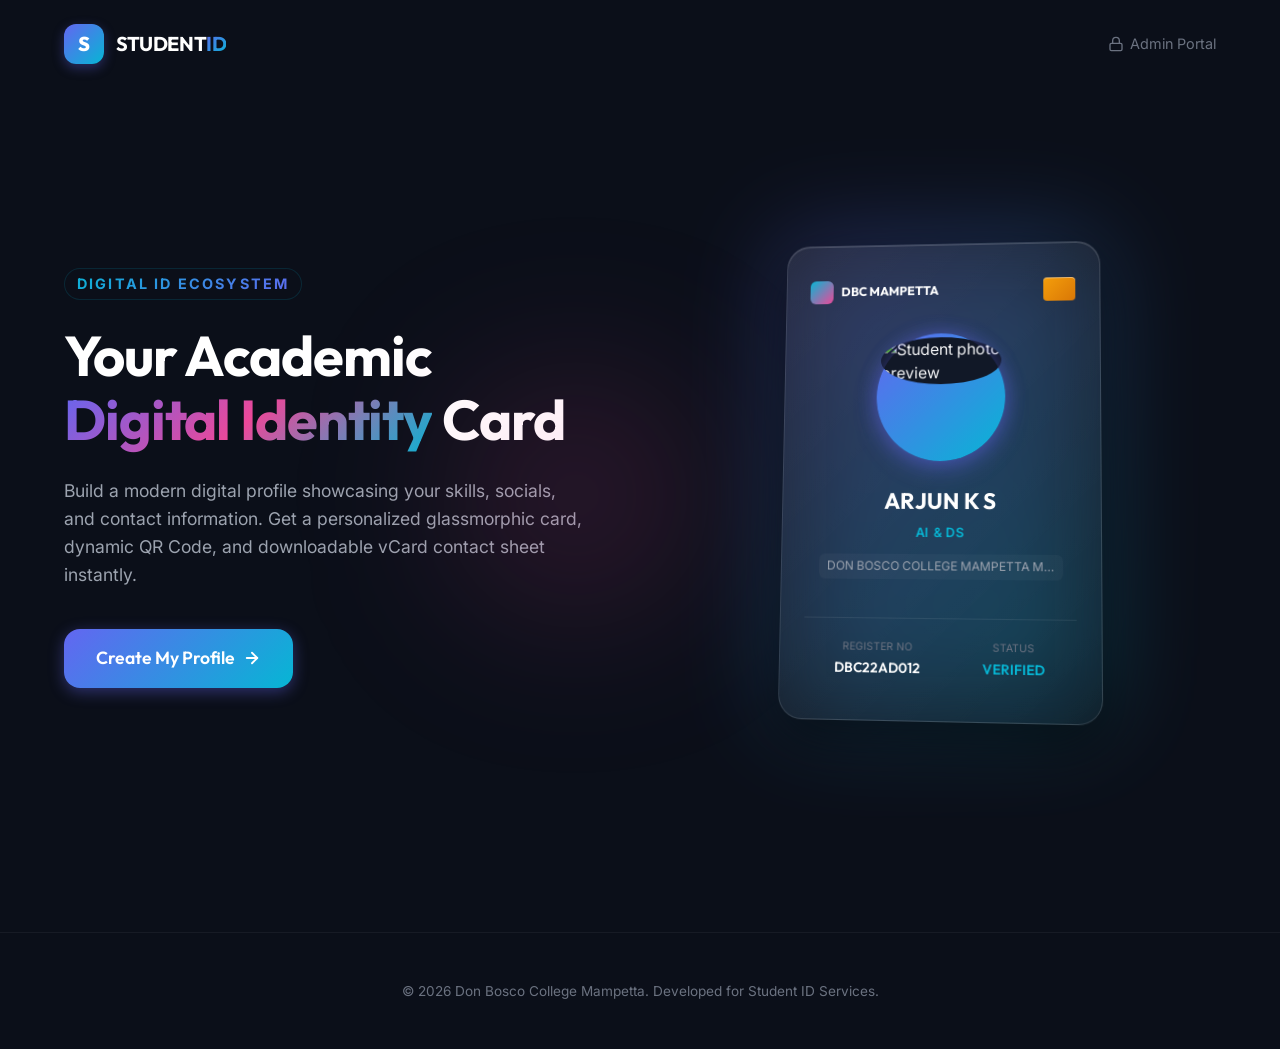
==== index.html @ 04f2336a "first commit" ====
<!DOCTYPE html>
<html lang="en">
<head>
  <meta charset="UTF-8">
  <meta name="viewport" content="width=device-width, initial-scale=1.0">
  <title>Student Digital Profile - Home</title>
  <meta name="description" content="Generate a premium, glassmorphic student digital profile card with QR Codes and quick contact sharing capabilities.">
  <link rel="stylesheet" href="./assets/css/style.css">
  <link rel="stylesheet" href="./assets/css/home.css">
</head>
<body>

  <!-- Mesh background gradients -->
  <div class="bg-gradients"></div>
  <div class="bg-gradients-extra"></div>

  <div class="container">
    <!-- Navbar -->
    <header class="animate-fade-in">
      <a href="./index.html" class="logo">
        <div class="logo-icon">S</div>
        <div class="logo-text">STUDENT<span>ID</span></div>
      </a>
      <a href="./admin.html" class="admin-link">
        <svg xmlns="http://www.w3.org/2000/svg" width="16" height="16" viewBox="0 0 24 24" fill="none" stroke="currentColor" stroke-width="2" stroke-linecap="round" stroke-linejoin="round"><rect x="3" y="11" width="18" height="11" rx="2" ry="2"></rect><path d="M7 11V7a5 5 0 0 1 10 0v4"></path></svg>
        Admin Portal
      </a>
    </header>

    <!-- Hero Section -->
    <main class="hero">
      <div class="hero-content">
        <div class="hero-tagline">Digital ID Ecosystem</div>
        <h1 class="hero-title">Your Academic <span>Digital Identity</span> Card</h1>
        <p class="hero-desc">
          Build a modern digital profile showcasing your skills, socials, and contact information. Get a personalized glassmorphic card, dynamic QR Code, and downloadable vCard contact sheet instantly.
        </p>
        
        <div class="hero-cta">
          <a href="./form.html" class="btn btn-primary">
            Create My Profile
            <svg xmlns="http://www.w3.org/2000/svg" width="18" height="18" viewBox="0 0 24 24" fill="none" stroke="currentColor" stroke-width="2.5" stroke-linecap="round" stroke-linejoin="round"><line x1="5" y1="12" x2="19" y2="12"></line><polyline points="12 5 19 12 12 19"></polyline></svg>
          </a>
        </div>
      </div>

      <div class="hero-visual">
        <div class="card-glow"></div>
        <!-- Sample Digital ID Card mockup to captivate user -->
        <div class="id-card-mockup" aria-hidden="true">
          <div class="card-header">
            <div class="card-logo">
              <div class="card-logo-mark"></div>
              <div class="card-logo-name">DBC MAMPETTA</div>
            </div>
            <div class="chip-smart"></div>
          </div>
          
          <div class="card-photo-wrapper">
            <!-- Simulated image using standard initial placeholder -->
            <img class="card-photo" src="https://images.unsplash.com/photo-1539571696357-5a69c17a67c6?q=80&w=256&auto=format&fit=crop" alt="Student photo preview">
            <div class="card-photo-glow"></div>
          </div>

          <div class="card-info">
            <div class="card-name">ARJUN K S</div>
            <div class="card-dept">AI & DS</div>
            <div class="card-college">DON BOSCO COLLEGE MAMPETTA MUKKAM</div>
          </div>

          <div class="card-footer">
            <div class="meta-item">
              <span class="meta-label">Register No</span>
              <span class="meta-val">DBC22AD012</span>
            </div>
            <div class="meta-item">
              <span class="meta-label">Status</span>
              <span class="meta-val" style="color: var(--accent-secondary)">VERIFIED</span>
            </div>
          </div>
        </div>
      </div>
    </main>
  </div>

  <footer>
    <p>&copy; 2026 Don Bosco College Mampetta. Developed for Student ID Services.</p>
  </footer>

</body>
</html>
---- assets/css/style.css ----
@import url('https://fonts.googleapis.com/css2?family=Inter:wght@300;400;500;600;700&family=Outfit:wght@400;500;600;700;800&display=swap');

:root {
  /* Color Palette */
  --bg-primary: #0b0f19;
  --bg-secondary: #111827;
  --accent-primary: #6366f1; /* Indigo */
  --accent-primary-glow: rgba(99, 102, 241, 0.35);
  --accent-secondary: #06b6d4; /* Cyan */
  --accent-secondary-glow: rgba(6, 182, 212, 0.35);
  --accent-pink: #ec4899; /* Pink */
  --accent-pink-glow: rgba(236, 72, 153, 0.35);
  
  /* Text colors */
  --text-primary: #f3f4f6;
  --text-secondary: #9ca3af;
  --text-muted: #6b7280;
  
  /* Glassmorphism settings */
  --glass-bg: rgba(17, 24, 39, 0.6);
  --glass-border: rgba(255, 255, 255, 0.08);
  --glass-highlight: rgba(255, 255, 255, 0.03);
  --glass-blur: 16px;
  --card-shadow: 0 8px 32px 0 rgba(0, 0, 0, 0.37);
  
  /* Transitions */
  --transition-fast: 0.2s ease;
  --transition-normal: 0.3s cubic-bezier(0.4, 0, 0.2, 1);
  --transition-slow: 0.5s cubic-bezier(0.4, 0, 0.2, 1);
  
  /* Border Radius */
  --radius-sm: 8px;
  --radius-md: 16px;
  --radius-lg: 24px;
  --radius-xl: 32px;
}

/* Base resets & styles */
*, *::before, *::after {
  box-sizing: border-box;
  margin: 0;
  padding: 0;
}

html, body {
  width: 100%;
  min-height: 100vh;
  font-family: 'Inter', -apple-system, BlinkMacSystemFont, "Segoe UI", Roboto, sans-serif;
  background-color: var(--bg-primary);
  color: var(--text-primary);
  line-height: 1.5;
  overflow-x: hidden;
  -webkit-font-smoothing: antialiased;
}

/* Background Gradients */
.bg-gradients {
  position: fixed;
  top: 0;
  left: 0;
  width: 100%;
  height: 100%;
  z-index: -1;
  overflow: hidden;
  pointer-events: none;
}

.bg-gradients::before {
  content: '';
  position: absolute;
  top: -10%;
  left: -10%;
  width: 50%;
  height: 50%;
  background: radial-gradient(circle, var(--accent-primary-glow) 0%, transparent 70%);
  filter: blur(80px);
  animation: pulse-slow 12s infinite alternate;
}

.bg-gradients::after {
  content: '';
  position: absolute;
  bottom: -10%;
  right: -10%;
  width: 60%;
  height: 60%;
  background: radial-gradient(circle, var(--accent-secondary-glow) 0%, transparent 70%);
  filter: blur(100px);
  animation: pulse-slow 15s infinite alternate-reverse;
}

.bg-gradients-extra {
  position: absolute;
  top: 40%;
  left: 30%;
  width: 30%;
  height: 30%;
  background: radial-gradient(circle, var(--accent-pink-glow) 0%, transparent 60%);
  filter: blur(90px);
  pointer-events: none;
}

/* Typography headers */
h1, h2, h3, h4, h5, h6 {
  font-family: 'Outfit', sans-serif;
  font-weight: 700;
  letter-spacing: -0.02em;
}

/* Custom Scrollbar */
::-webkit-scrollbar {
  width: 8px;
  height: 8px;
}

::-webkit-scrollbar-track {
  background: rgba(11, 15, 25, 0.5);
}

::-webkit-scrollbar-thumb {
  background: rgba(255, 255, 255, 0.15);
  border-radius: var(--radius-sm);
  border: 2px solid var(--bg-primary);
}

::-webkit-scrollbar-thumb:hover {
  background: var(--accent-primary);
}

/* Glassmorphism Styles */
.glass-card {
  background: var(--glass-bg);
  backdrop-filter: blur(var(--glass-blur));
  -webkit-backdrop-filter: blur(var(--glass-blur));
  border: 1px solid var(--glass-border);
  border-radius: var(--radius-md);
  box-shadow: var(--card-shadow);
  padding: 1.75rem;
  transition: transform var(--transition-normal), border-color var(--transition-fast), box-shadow var(--transition-normal);
}

.glass-card:hover {
  border-color: rgba(255, 255, 255, 0.15);
}

.glass-input {
  width: 100%;
  background: rgba(255, 255, 255, 0.03);
  border: 1px solid var(--glass-border);
  border-radius: var(--radius-sm);
  color: var(--text-primary);
  padding: 0.75rem 1rem;
  font-family: inherit;
  font-size: 0.95rem;
  transition: all var(--transition-fast);
}

.glass-input:focus {
  outline: none;
  border-color: var(--accent-primary);
  box-shadow: 0 0 0 3px rgba(99, 102, 241, 0.2);
  background: rgba(255, 255, 255, 0.06);
}

.glass-input::placeholder {
  color: var(--text-muted);
}

.glass-input[readonly] {
  background: rgba(255, 255, 255, 0.01);
  color: var(--text-secondary);
  border-color: rgba(255, 255, 255, 0.04);
  cursor: not-allowed;
}

/* Select Specifics */
select.glass-input {
  appearance: none;
  background-image: url("data:image/svg+xml,%3Csvg xmlns='http://www.w3.org/2000/svg' fill='none' viewBox='0 0 24 24' stroke='%23f3f4f6'%3E%3Cpath stroke-linecap='round' stroke-linejoin='round' stroke-width='2' d='M19 9l-7 7-7-7'/%3E%3C/svg%3E");
  background-repeat: no-repeat;
  background-position: right 1rem center;
  background-size: 1.25rem;
  padding-right: 2.5rem;
  cursor: pointer;
}

select.glass-input option {
  background-color: var(--bg-secondary);
  color: var(--text-primary);
}

/* Premium Buttons */
.btn {
  display: inline-flex;
  align-items: center;
  justify-content: center;
  gap: 0.5rem;
  padding: 0.75rem 1.5rem;
  font-family: 'Outfit', sans-serif;
  font-weight: 600;
  font-size: 0.95rem;
  border-radius: var(--radius-sm);
  border: none;
  cursor: pointer;
  transition: all var(--transition-normal);
  text-decoration: none;
  position: relative;
  overflow: hidden;
}

.btn-primary {
  background: linear-gradient(135deg, var(--accent-primary) 0%, var(--accent-secondary) 100%);
  color: #ffffff;
  box-shadow: 0 4px 15px rgba(99, 102, 241, 0.4);
}

.btn-primary:hover {
  transform: translateY(-2px);
  box-shadow: 0 6px 20px rgba(99, 102, 241, 0.6);
  opacity: 0.95;
}

.btn-primary:active {
  transform: translateY(0);
}

.btn-secondary {
  background: rgba(255, 255, 255, 0.08);
  border: 1px solid var(--glass-border);
  color: var(--text-primary);
}

.btn-secondary:hover {
  background: rgba(255, 255, 255, 0.15);
  border-color: rgba(255, 255, 255, 0.25);
  transform: translateY(-2px);
}

.btn-secondary:active {
  transform: translateY(0);
}

.btn-danger {
  background: linear-gradient(135deg, var(--accent-pink) 0%, #ef4444 100%);
  color: white;
  box-shadow: 0 4px 15px rgba(236, 72, 153, 0.4);
}

.btn-danger:hover {
  transform: translateY(-2px);
  box-shadow: 0 6px 20px rgba(236, 72, 153, 0.6);
}

.btn-danger:active {
  transform: translateY(0);
}

/* Animations */
@keyframes pulse-slow {
  0% { transform: scale(1) translate(0, 0); opacity: 0.6; }
  100% { transform: scale(1.2) translate(8%, 8%); opacity: 0.8; }
}

@keyframes fadeIn {
  from { opacity: 0; transform: translateY(12px); }
  to { opacity: 1; transform: translateY(0); }
}

@keyframes slideInRight {
  from { transform: translateX(100%); opacity: 0; }
  to { transform: translateX(0); opacity: 1; }
}

.animate-fade-in {
  animation: fadeIn var(--transition-normal) forwards;
}

/* Toast Container & Notification styles */
#toast-container {
  position: fixed;
  bottom: 1.5rem;
  right: 1.5rem;
  z-index: 9999;
  display: flex;
  flex-direction: column;
  gap: 0.75rem;
  max-width: 380px;
  width: calc(100% - 3rem);
  pointer-events: none;
}

.toast {
  background: rgba(17, 24, 39, 0.85);
  backdrop-filter: blur(12px);
  -webkit-backdrop-filter: blur(12px);
  border: 1px solid rgba(255, 255, 255, 0.1);
  border-radius: var(--radius-sm);
  color: var(--text-primary);
  padding: 1rem 1.25rem;
  box-shadow: 0 10px 25px -5px rgba(0, 0, 0, 0.5);
  display: flex;
  align-items: center;
  gap: 0.75rem;
  pointer-events: auto;
  animation: slideInRight 0.3s cubic-bezier(0.16, 1, 0.3, 1);
  transition: all var(--transition-fast);
}

.toast.toast-success {
  border-left: 4px solid var(--accent-secondary);
}

.toast.toast-error {
  border-left: 4px solid var(--accent-pink);
}

.toast.toast-info {
  border-left: 4px solid var(--accent-primary);
}

.toast.removing {
  opacity: 0;
  transform: translateX(50px) scale(0.9);
}

.toast-message {
  font-size: 0.9rem;
  font-weight: 500;
  flex-grow: 1;
}

.toast-close {
  background: none;
  border: none;
  color: var(--text-muted);
  cursor: pointer;
  font-size: 1.1rem;
  display: flex;
  align-items: center;
  transition: color var(--transition-fast);
}

.toast-close:hover {
  color: var(--text-primary);
}

/* Loading Overlay & Spinner */
.loading-overlay {
  position: fixed;
  top: 0;
  left: 0;
  width: 100%;
  height: 100%;
  background: rgba(11, 15, 25, 0.85);
  backdrop-filter: blur(8px);
  z-index: 10000;
  display: flex;
  flex-direction: column;
  align-items: center;
  justify-content: center;
  gap: 1.5rem;
  opacity: 0;
  pointer-events: none;
  transition: opacity var(--transition-normal);
}

.loading-overlay.active {
  opacity: 1;
  pointer-events: auto;
}

.spinner {
  width: 60px;
  height: 60px;
  border: 4px solid rgba(255, 255, 255, 0.05);
  border-top-color: var(--accent-primary);
  border-right-color: var(--accent-secondary);
  border-radius: 50%;
  animation: spin 1s infinite linear;
}

.loading-text {
  font-family: 'Outfit', sans-serif;
  font-weight: 600;
  font-size: 1.25rem;
  background: linear-gradient(135deg, #ffffff 0%, var(--text-secondary) 100%);
  -webkit-background-clip: text;
  -webkit-text-fill-color: transparent;
  text-align: center;
}

@keyframes spin {
  to { transform: rotate(360deg); }
}

/* General Layout Utilities */
.container {
  width: 100%;
  max-width: 1200px;
  margin: 0 auto;
  padding: 0 1.5rem;
}

header {
  padding: 1.5rem 0;
  display: flex;
  justify-content: space-between;
  align-items: center;
  position: relative;
  z-index: 10;
}

.logo {
  display: flex;
  align-items: center;
  gap: 0.75rem;
  text-decoration: none;
}

.logo-icon {
  width: 40px;
  height: 40px;
  background: linear-gradient(135deg, var(--accent-primary) 0%, var(--accent-secondary) 100%);
  border-radius: 12px;
  display: flex;
  align-items: center;
  justify-content: center;
  box-shadow: 0 4px 12px var(--accent-primary-glow);
  font-family: 'Outfit', sans-serif;
  font-weight: 800;
  color: white;
  font-size: 1.25rem;
}

.logo-text {
  font-family: 'Outfit', sans-serif;
  font-size: 1.25rem;
  font-weight: 700;
  color: white;
  letter-spacing: -0.02em;
}

.logo-text span {
  background: linear-gradient(135deg, var(--accent-primary) 0%, var(--accent-secondary) 100%);
  -webkit-background-clip: text;
  -webkit-text-fill-color: transparent;
}

/* Footer styling */
footer {
  text-align: center;
  padding: 3rem 1.5rem;
  color: var(--text-muted);
  font-size: 0.85rem;
  border-top: 1px solid rgba(255, 255, 255, 0.05);
  margin-top: 4rem;
}

/* Utility screen-reader only class */
.sr-only {
  position: absolute;
  width: 1px;
  height: 1px;
  padding: 0;
  margin: -1px;
  overflow: hidden;
  clip: rect(0, 0, 0, 0);
  white-space: nowrap;
  border: 0;
}

@media (max-width: 768px) {
  :root {
    --glass-blur: 12px;
    --radius-md: 12px;
    --radius-lg: 18px;
  }
  
  .glass-card {
    padding: 1.25rem;
  }
  
  #toast-container {
    bottom: 1rem;
    right: 1rem;
    left: 1rem;
    width: calc(100% - 2rem);
  }
}
---- assets/css/home.css ----
/* Home Page Styles */

.hero {
  min-height: calc(100vh - 120px);
  display: grid;
  grid-template-columns: 1fr 1fr;
  align-items: center;
  gap: 3rem;
  padding: 2rem 0;
}

.hero-content {
  display: flex;
  flex-direction: column;
  align-items: flex-start;
  gap: 1.5rem;
  animation: fadeIn 0.8s ease-out;
}

.hero-tagline {
  font-size: 0.9rem;
  font-weight: 700;
  text-transform: uppercase;
  letter-spacing: 0.15em;
  background: linear-gradient(135deg, var(--accent-secondary) 0%, var(--accent-primary) 100%);
  -webkit-background-clip: text;
  -webkit-text-fill-color: transparent;
  display: inline-block;
  padding: 0.25rem 0.75rem;
  background-color: rgba(6, 182, 212, 0.08);
  border: 1px solid rgba(6, 182, 212, 0.15);
  border-radius: 50px;
}

.hero-title {
  font-size: 3.5rem;
  line-height: 1.15;
  color: #ffffff;
}

.hero-title span {
  background: linear-gradient(135deg, var(--accent-primary) 0%, var(--accent-pink) 50%, var(--accent-secondary) 100%);
  -webkit-background-clip: text;
  -webkit-text-fill-color: transparent;
  display: inline-block;
}

.hero-desc {
  font-size: 1.1rem;
  color: var(--text-secondary);
  max-width: 520px;
  line-height: 1.6;
}

.hero-cta {
  display: flex;
  align-items: center;
  gap: 1rem;
  margin-top: 1rem;
}

.hero-cta .btn {
  padding: 1rem 2rem;
  font-size: 1.1rem;
  border-radius: var(--radius-md);
}

.admin-link {
  font-size: 0.9rem;
  color: var(--text-muted);
  text-decoration: none;
  transition: color var(--transition-fast);
  display: flex;
  align-items: center;
  gap: 0.4rem;
  margin-left: 0.5rem;
}

.admin-link:hover {
  color: var(--text-primary);
}

/* Right side preview card */
.hero-visual {
  display: flex;
  justify-content: center;
  align-items: center;
  position: relative;
  animation: fadeIn 1s ease-out;
}

/* Glowing background behind the card */
.card-glow {
  position: absolute;
  width: 320px;
  height: 480px;
  background: linear-gradient(135deg, var(--accent-primary) 0%, var(--accent-secondary) 100%);
  filter: blur(50px);
  opacity: 0.3;
  z-index: 1;
  border-radius: var(--radius-lg);
  pointer-events: none;
  animation: card-glow-pulse 6s infinite alternate;
}

/* Realistic Interactive ID Card Mockup */
.id-card-mockup {
  position: relative;
  width: 320px;
  height: 480px;
  z-index: 2;
  border-radius: var(--radius-lg);
  overflow: hidden;
  display: flex;
  flex-direction: column;
  align-items: center;
  padding: 2.25rem 1.5rem;
  background: linear-gradient(135deg, rgba(255, 255, 255, 0.08) 0%, rgba(255, 255, 255, 0.02) 100%);
  border: 1px solid rgba(255, 255, 255, 0.12);
  backdrop-filter: blur(20px);
  -webkit-backdrop-filter: blur(20px);
  box-shadow: 0 20px 50px rgba(0,0,0,0.5), inset 0 1px 0 rgba(255,255,255,0.15);
  transform-style: preserve-3d;
  transform: perspective(1000px) rotateY(-5deg) rotateX(5deg);
  transition: transform 0.6s cubic-bezier(0.16, 1, 0.3, 1);
}

.id-card-mockup:hover {
  transform: perspective(1000px) rotateY(5deg) rotateX(-5deg) scale(1.02);
  border-color: rgba(255,255,255,0.25);
  box-shadow: 0 30px 60px rgba(0,0,0,0.6), 
              0 0 40px rgba(99, 102, 241, 0.2),
              inset 0 1px 0 rgba(255,255,255,0.3);
}

.card-header {
  width: 100%;
  display: flex;
  justify-content: space-between;
  align-items: center;
  margin-bottom: 2rem;
}

.card-logo {
  display: flex;
  align-items: center;
  gap: 0.5rem;
}

.card-logo-mark {
  width: 24px;
  height: 24px;
  background: linear-gradient(135deg, var(--accent-secondary) 0%, var(--accent-pink) 100%);
  border-radius: 6px;
}

.card-logo-name {
  font-family: 'Outfit', sans-serif;
  font-weight: 700;
  font-size: 0.8rem;
  color: white;
}

.chip-smart {
  width: 32px;
  height: 24px;
  background: linear-gradient(135deg, #f59e0b 0%, #d97706 100%);
  border-radius: 4px;
  box-shadow: inset 0 1px 0 rgba(255, 255, 255, 0.4);
}

.card-photo-wrapper {
  width: 130px;
  height: 130px;
  border-radius: 50%;
  padding: 4px;
  background: linear-gradient(135deg, var(--accent-primary) 0%, var(--accent-secondary) 100%);
  box-shadow: 0 8px 24px rgba(99, 102, 241, 0.3);
  margin-bottom: 1.5rem;
  position: relative;
}

.card-photo {
  width: 100%;
  height: 100%;
  border-radius: 50%;
  object-fit: cover;
  background-color: var(--bg-secondary);
}

.card-photo-glow {
  position: absolute;
  top: 0;
  left: 0;
  width: 100%;
  height: 100%;
  border-radius: 50%;
  box-shadow: 0 0 20px var(--accent-primary);
  opacity: 0.4;
  animation: photo-pulse 2s infinite alternate;
  pointer-events: none;
}

.card-info {
  text-align: center;
  margin-bottom: 2rem;
  width: 100%;
}

.card-name {
  font-family: 'Outfit', sans-serif;
  font-size: 1.4rem;
  font-weight: 700;
  color: white;
  margin-bottom: 0.25rem;
}

.card-dept {
  font-size: 0.8rem;
  font-weight: 600;
  letter-spacing: 0.05em;
  color: var(--accent-secondary);
  margin-bottom: 0.75rem;
  text-transform: uppercase;
}

.card-college {
  font-size: 0.75rem;
  color: var(--text-secondary);
  line-height: 1.4;
  padding: 0.25rem 0.5rem;
  background: rgba(255, 255, 255, 0.03);
  border-radius: 6px;
  display: inline-block;
  max-width: 90%;
  white-space: nowrap;
  overflow: hidden;
  text-overflow: ellipsis;
}

.card-footer {
  width: 100%;
  border-top: 1px solid rgba(255, 255, 255, 0.08);
  padding-top: 1.25rem;
  display: flex;
  justify-content: space-around;
  text-align: center;
}

.meta-item {
  display: flex;
  flex-direction: column;
  gap: 0.15rem;
}

.meta-label {
  font-size: 0.65rem;
  color: var(--text-muted);
  text-transform: uppercase;
}

.meta-val {
  font-family: 'Outfit', sans-serif;
  font-size: 0.85rem;
  font-weight: 600;
  color: white;
}

/* Animations specific to card preview */
@keyframes photo-pulse {
  from { transform: scale(1); opacity: 0.3; }
  to { transform: scale(1.05); opacity: 0.6; }
}

@keyframes card-glow-pulse {
  from { opacity: 0.2; transform: scale(0.9); }
  to { opacity: 0.4; transform: scale(1.1); }
}

/* Responsive adjust */
@media (max-width: 968px) {
  .hero {
    grid-template-columns: 1fr;
    text-align: center;
    gap: 4rem;
    padding-top: 1rem;
  }
  
  .hero-content {
    align-items: center;
  }
  
  .hero-title {
    font-size: 2.75rem;
  }
  
  .hero-cta {
    justify-content: center;
    width: 100%;
  }
}
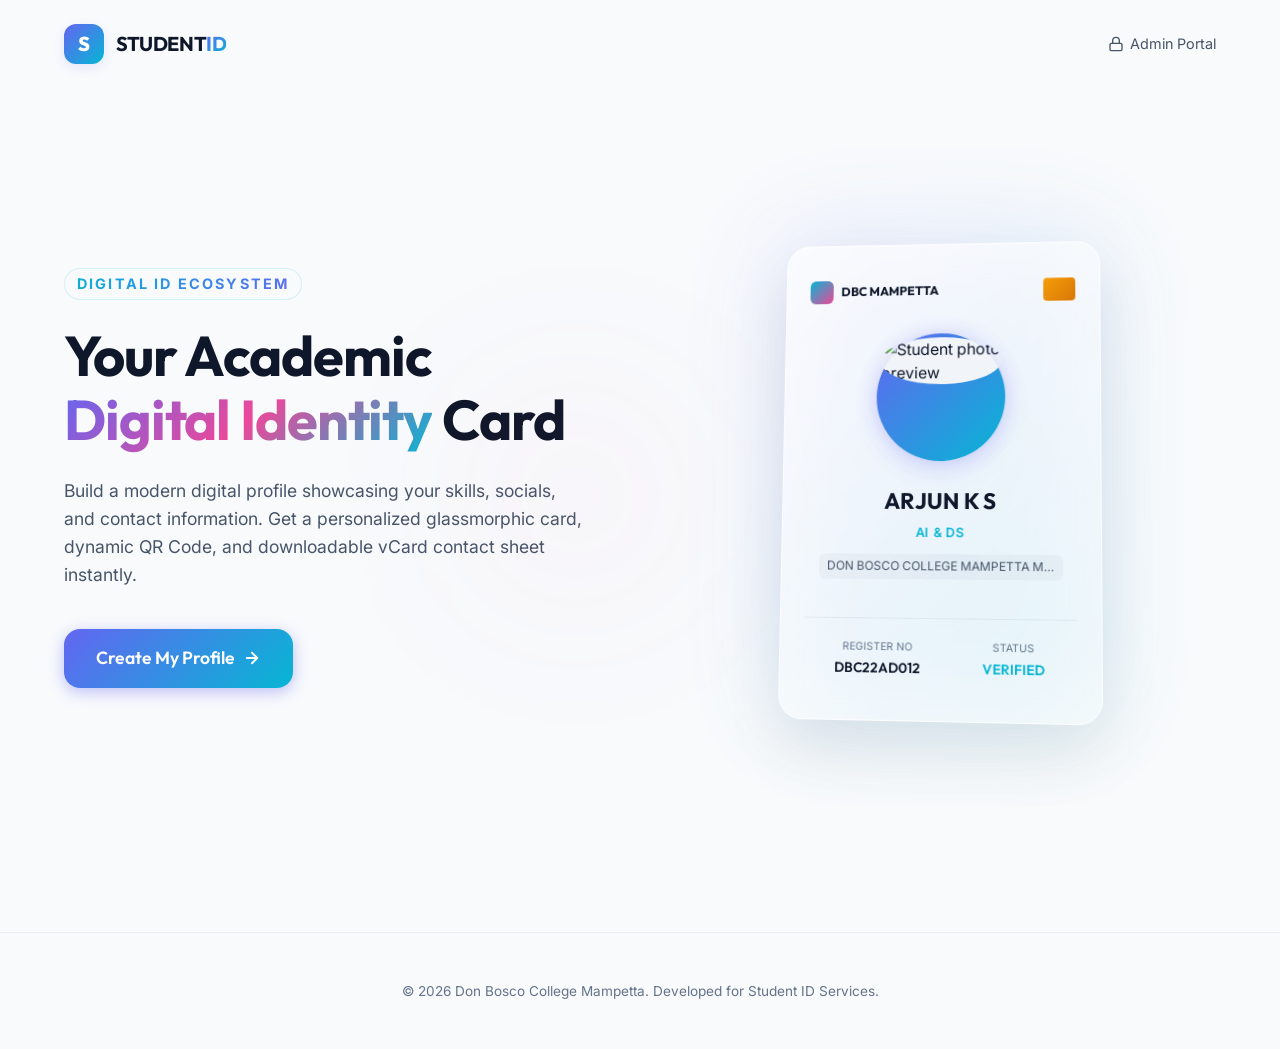
==== commit 0aebd94d: "changed to white theme" ====
--- a/index.html
+++ b/index.html
@@ -8,7 +8,7 @@
   <link rel="stylesheet" href="./assets/css/style.css">
   <link rel="stylesheet" href="./assets/css/home.css">
 </head>
-<body>
+<body class="home-page">
 
   <!-- Mesh background gradients -->
   <div class="bg-gradients"></div>
--- a/assets/css/style.css
+++ b/assets/css/style.css
@@ -2,26 +2,26 @@
 
 :root {
   /* Color Palette */
-  --bg-primary: #0b0f19;
-  --bg-secondary: #111827;
+  --bg-primary: #f8fafc; /* Slate 50 */
+  --bg-secondary: #ffffff;
   --accent-primary: #6366f1; /* Indigo */
-  --accent-primary-glow: rgba(99, 102, 241, 0.35);
+  --accent-primary-glow: rgba(99, 102, 241, 0.12);
   --accent-secondary: #06b6d4; /* Cyan */
-  --accent-secondary-glow: rgba(6, 182, 212, 0.35);
+  --accent-secondary-glow: rgba(6, 182, 212, 0.12);
   --accent-pink: #ec4899; /* Pink */
-  --accent-pink-glow: rgba(236, 72, 153, 0.35);
+  --accent-pink-glow: rgba(236, 72, 153, 0.08);
   
   /* Text colors */
-  --text-primary: #f3f4f6;
-  --text-secondary: #9ca3af;
-  --text-muted: #6b7280;
+  --text-primary: #0f172a; /* Slate 900 */
+  --text-secondary: #475569; /* Slate 600 */
+  --text-muted: #64748b; /* Slate 500 */
   
   /* Glassmorphism settings */
-  --glass-bg: rgba(17, 24, 39, 0.6);
-  --glass-border: rgba(255, 255, 255, 0.08);
-  --glass-highlight: rgba(255, 255, 255, 0.03);
+  --glass-bg: rgba(255, 255, 255, 0.45);
+  --glass-border: rgba(15, 23, 42, 0.08);
+  --glass-highlight: rgba(255, 255, 255, 0.5);
   --glass-blur: 16px;
-  --card-shadow: 0 8px 32px 0 rgba(0, 0, 0, 0.37);
+  --card-shadow: 0 8px 32px 0 rgba(15, 23, 42, 0.06);
   
   /* Transitions */
   --transition-fast: 0.2s ease;
@@ -290,14 +290,14 @@
 }
 
 .toast {
-  background: rgba(17, 24, 39, 0.85);
+  background: var(--bg-secondary);
   backdrop-filter: blur(12px);
   -webkit-backdrop-filter: blur(12px);
-  border: 1px solid rgba(255, 255, 255, 0.1);
+  border: 1px solid var(--glass-border);
   border-radius: var(--radius-sm);
   color: var(--text-primary);
   padding: 1rem 1.25rem;
-  box-shadow: 0 10px 25px -5px rgba(0, 0, 0, 0.5);
+  box-shadow: 0 10px 25px -5px rgba(15, 23, 42, 0.1);
   display: flex;
   align-items: center;
   gap: 0.75rem;
@@ -351,7 +351,7 @@
   left: 0;
   width: 100%;
   height: 100%;
-  background: rgba(11, 15, 25, 0.85);
+  background: rgba(248, 250, 252, 0.85);
   backdrop-filter: blur(8px);
   z-index: 10000;
   display: flex;
@@ -372,7 +372,7 @@
 .spinner {
   width: 60px;
   height: 60px;
-  border: 4px solid rgba(255, 255, 255, 0.05);
+  border: 4px solid rgba(15, 23, 42, 0.05);
   border-top-color: var(--accent-primary);
   border-right-color: var(--accent-secondary);
   border-radius: 50%;
@@ -383,7 +383,7 @@
   font-family: 'Outfit', sans-serif;
   font-weight: 600;
   font-size: 1.25rem;
-  background: linear-gradient(135deg, #ffffff 0%, var(--text-secondary) 100%);
+  background: linear-gradient(135deg, var(--text-primary) 0%, var(--text-secondary) 100%);
   -webkit-background-clip: text;
   -webkit-text-fill-color: transparent;
   text-align: center;
@@ -436,7 +436,7 @@
   font-family: 'Outfit', sans-serif;
   font-size: 1.25rem;
   font-weight: 700;
-  color: white;
+  color: var(--text-primary);
   letter-spacing: -0.02em;
 }
 
@@ -452,7 +452,7 @@
   padding: 3rem 1.5rem;
   color: var(--text-muted);
   font-size: 0.85rem;
-  border-top: 1px solid rgba(255, 255, 255, 0.05);
+  border-top: 1px solid rgba(15, 23, 42, 0.05);
   margin-top: 4rem;
 }
 
--- a/assets/css/home.css
+++ b/assets/css/home.css
@@ -299,3 +299,116 @@
     width: 100%;
   }
 }
+
+/* ==========================================================================
+   LIGHT THEME OVERRIDES FOR HOME PAGE
+   ========================================================================== */
+
+body.home-page {
+  --bg-primary: #f8fafc; /* Slate 50 */
+  --bg-secondary: #ffffff;
+  --text-primary: #0f172a; /* Slate 900 */
+  --text-secondary: #475569; /* Slate 600 */
+  --text-muted: #64748b; /* Slate 500 */
+  
+  --glass-bg: rgba(255, 255, 255, 0.45);
+  --glass-border: rgba(15, 23, 42, 0.08);
+  --card-shadow: 0 20px 40px -15px rgba(15, 23, 42, 0.06);
+  
+  background-color: var(--bg-primary);
+  color: var(--text-primary);
+}
+
+/* Softer gradients for light background */
+body.home-page .bg-gradients::before {
+  background: radial-gradient(circle, rgba(99, 102, 241, 0.12) 0%, transparent 70%);
+}
+
+body.home-page .bg-gradients::after {
+  background: radial-gradient(circle, rgba(6, 182, 212, 0.12) 0%, transparent 70%);
+}
+
+body.home-page .bg-gradients-extra {
+  background: radial-gradient(circle, rgba(236, 72, 153, 0.08) 0%, transparent 60%);
+}
+
+/* Header Adjustments */
+body.home-page .logo-text {
+  color: #0f172a;
+}
+
+body.home-page .admin-link {
+  color: var(--text-secondary);
+}
+
+body.home-page .admin-link:hover {
+  color: var(--text-primary);
+}
+
+/* Hero Typography */
+body.home-page .hero-title {
+  color: #0f172a;
+}
+
+/* Mockup ID Card - White Glass Theme */
+body.home-page .id-card-mockup {
+  background: linear-gradient(135deg, rgba(255, 255, 255, 0.7) 0%, rgba(255, 255, 255, 0.3) 100%);
+  border: 1px solid rgba(255, 255, 255, 0.6);
+  box-shadow: 0 30px 60px rgba(15, 23, 42, 0.08), 
+              inset 0 1px 0 rgba(255, 255, 255, 0.4);
+}
+
+body.home-page .id-card-mockup:hover {
+  box-shadow: 0 40px 70px rgba(15, 23, 42, 0.12),
+              0 0 30px rgba(99, 102, 241, 0.1),
+              inset 0 1px 0 rgba(255, 255, 255, 0.5);
+  border-color: rgba(255, 255, 255, 0.8);
+}
+
+body.home-page .card-logo-name {
+  color: #0f172a;
+}
+
+body.home-page .card-photo {
+  background-color: #f1f5f9;
+}
+
+body.home-page .card-name {
+  color: #0f172a;
+}
+
+body.home-page .card-college {
+  background: rgba(15, 23, 42, 0.03);
+  color: #475569;
+}
+
+body.home-page .meta-label {
+  color: #64748b;
+}
+
+body.home-page .meta-val {
+  color: #0f172a;
+}
+
+body.home-page .id-card-mockup .card-footer {
+  border-top: 1px solid rgba(15, 23, 42, 0.06);
+}
+
+body.home-page .card-photo-wrapper {
+  box-shadow: 0 8px 24px rgba(99, 102, 241, 0.15);
+}
+
+body.home-page .card-photo-glow {
+  box-shadow: 0 0 20px rgba(99, 102, 241, 0.5);
+}
+
+body.home-page .card-glow {
+  opacity: 0.15;
+}
+
+/* Footer Adjustments */
+body.home-page footer {
+  border-top: 1px solid rgba(15, 23, 42, 0.05);
+  color: #64748b;
+}
+
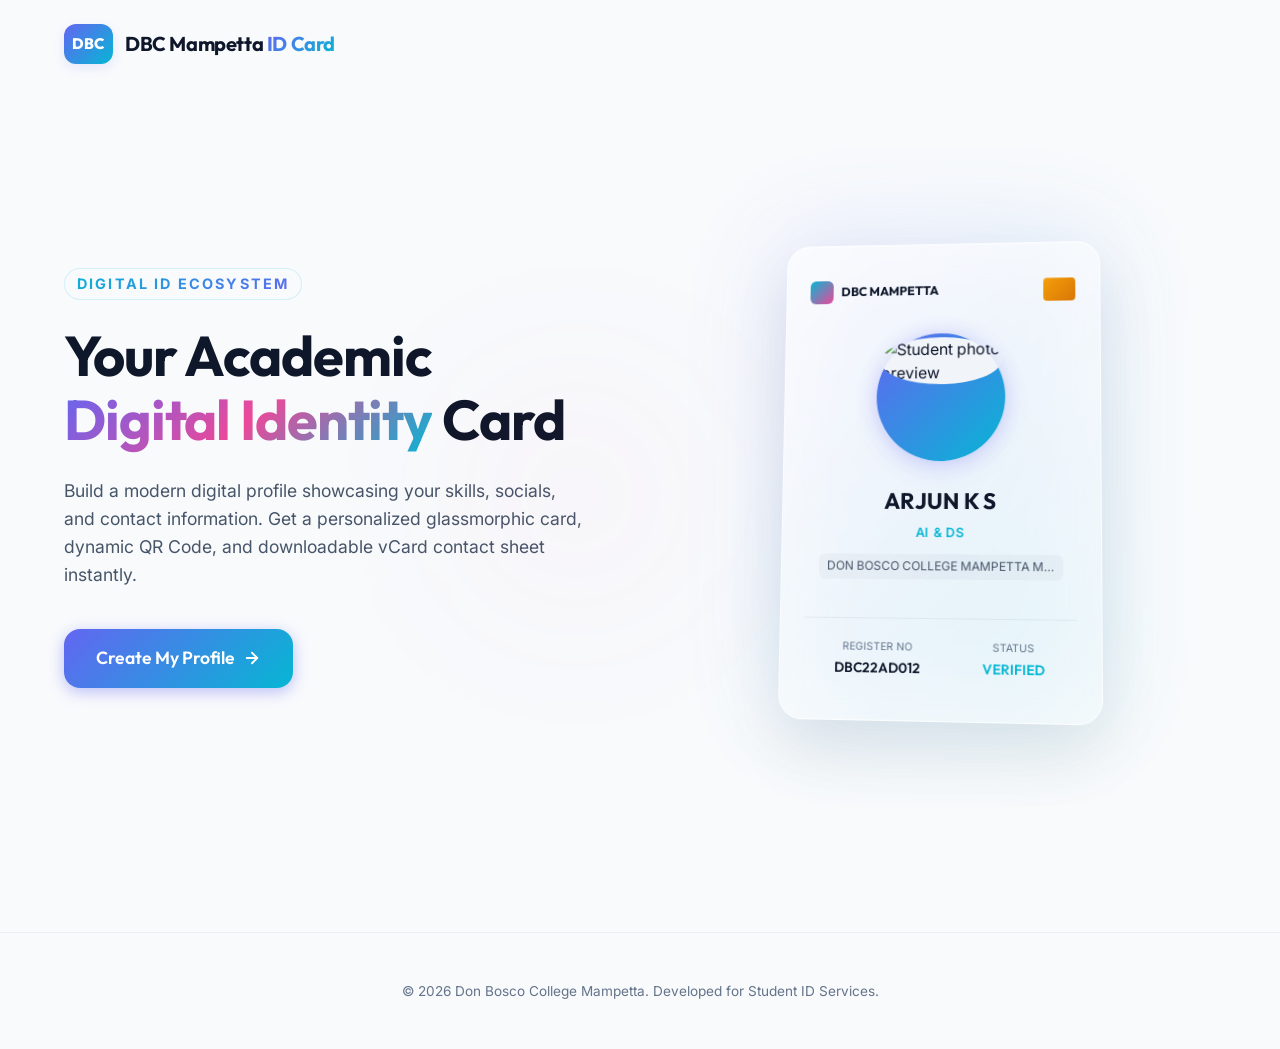
==== commit 1c101813: "small change" ====
--- a/index.html
+++ b/index.html
@@ -18,12 +18,8 @@
     <!-- Navbar -->
     <header class="animate-fade-in">
       <a href="./index.html" class="logo">
-        <div class="logo-icon">S</div>
-        <div class="logo-text">STUDENT<span>ID</span></div>
-      </a>
-      <a href="./admin.html" class="admin-link">
-        <svg xmlns="http://www.w3.org/2000/svg" width="16" height="16" viewBox="0 0 24 24" fill="none" stroke="currentColor" stroke-width="2" stroke-linecap="round" stroke-linejoin="round"><rect x="3" y="11" width="18" height="11" rx="2" ry="2"></rect><path d="M7 11V7a5 5 0 0 1 10 0v4"></path></svg>
-        Admin Portal
+        <div class="logo-icon">DBC</div>
+        <div class="logo-text">DBC Mampetta <span>ID Card</span></div>
       </a>
     </header>
 
--- a/assets/css/style.css
+++ b/assets/css/style.css
@@ -418,7 +418,8 @@
 }
 
 .logo-icon {
-  width: 40px;
+  min-width: 42px;
+  padding: 0 0.5rem;
   height: 40px;
   background: linear-gradient(135deg, var(--accent-primary) 0%, var(--accent-secondary) 100%);
   border-radius: 12px;
@@ -429,7 +430,7 @@
   font-family: 'Outfit', sans-serif;
   font-weight: 800;
   color: white;
-  font-size: 1.25rem;
+  font-size: 0.95rem;
 }
 
 .logo-text {
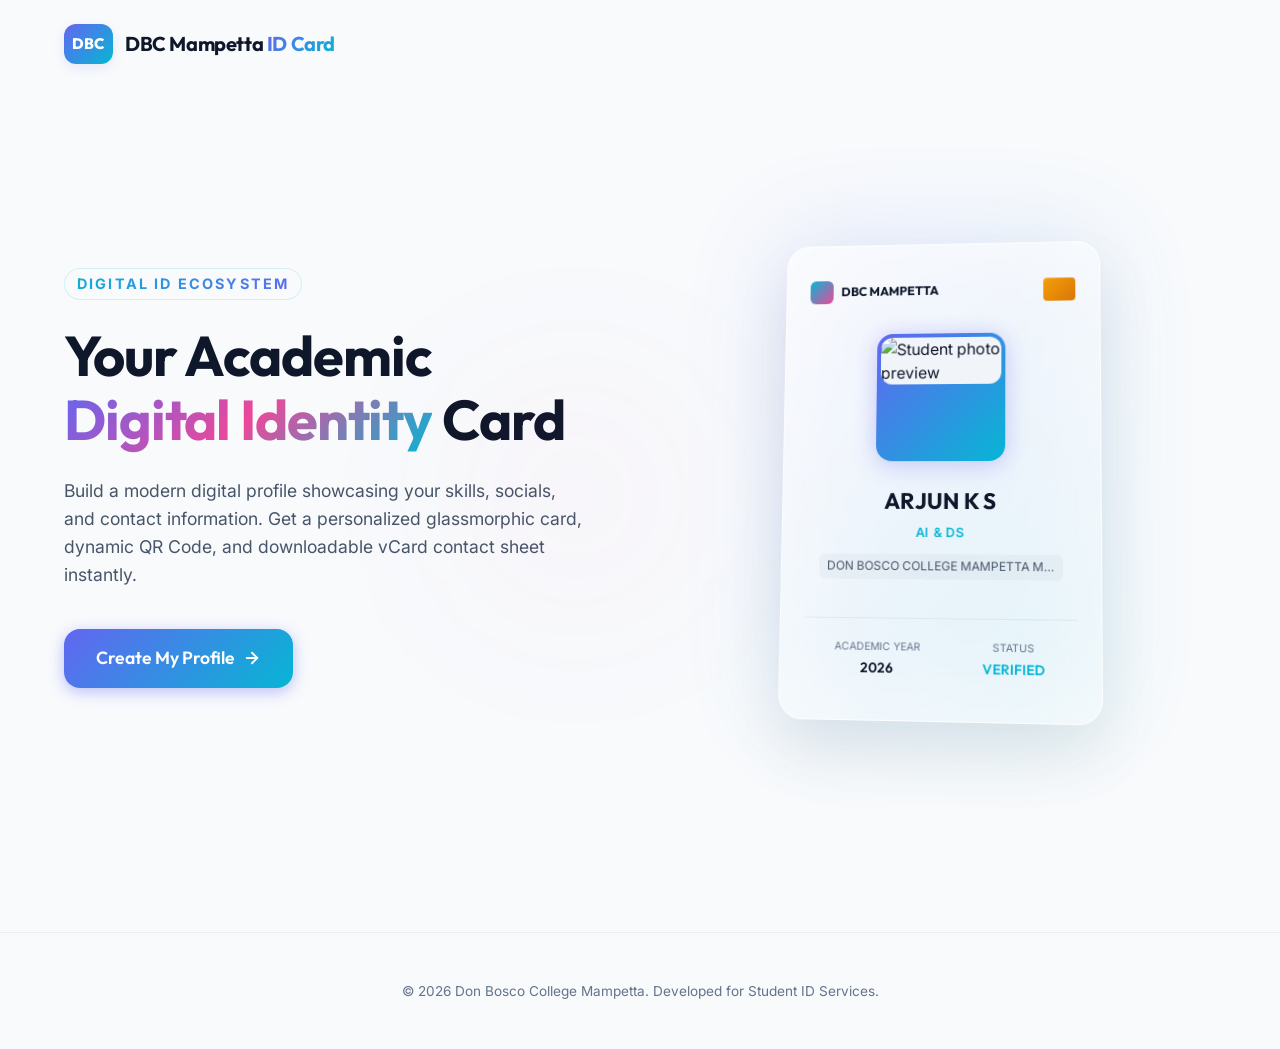
==== commit c0b48263: "Migrate to premium white theme, make profile photos square, remove register numbers, make LinkedIn o" ====
--- a/index.html
+++ b/index.html
@@ -66,8 +66,8 @@
 
           <div class="card-footer">
             <div class="meta-item">
-              <span class="meta-label">Register No</span>
-              <span class="meta-val">DBC22AD012</span>
+              <span class="meta-label">Academic Year</span>
+              <span class="meta-val">2026</span>
             </div>
             <div class="meta-item">
               <span class="meta-label">Status</span>
--- a/assets/css/home.css
+++ b/assets/css/home.css
@@ -172,7 +172,7 @@
 .card-photo-wrapper {
   width: 130px;
   height: 130px;
-  border-radius: 50%;
+  border-radius: var(--radius-md);
   padding: 4px;
   background: linear-gradient(135deg, var(--accent-primary) 0%, var(--accent-secondary) 100%);
   box-shadow: 0 8px 24px rgba(99, 102, 241, 0.3);
@@ -183,7 +183,7 @@
 .card-photo {
   width: 100%;
   height: 100%;
-  border-radius: 50%;
+  border-radius: calc(var(--radius-md) - 4px);
   object-fit: cover;
   background-color: var(--bg-secondary);
 }
@@ -194,7 +194,7 @@
   left: 0;
   width: 100%;
   height: 100%;
-  border-radius: 50%;
+  border-radius: var(--radius-md);
   box-shadow: 0 0 20px var(--accent-primary);
   opacity: 0.4;
   animation: photo-pulse 2s infinite alternate;
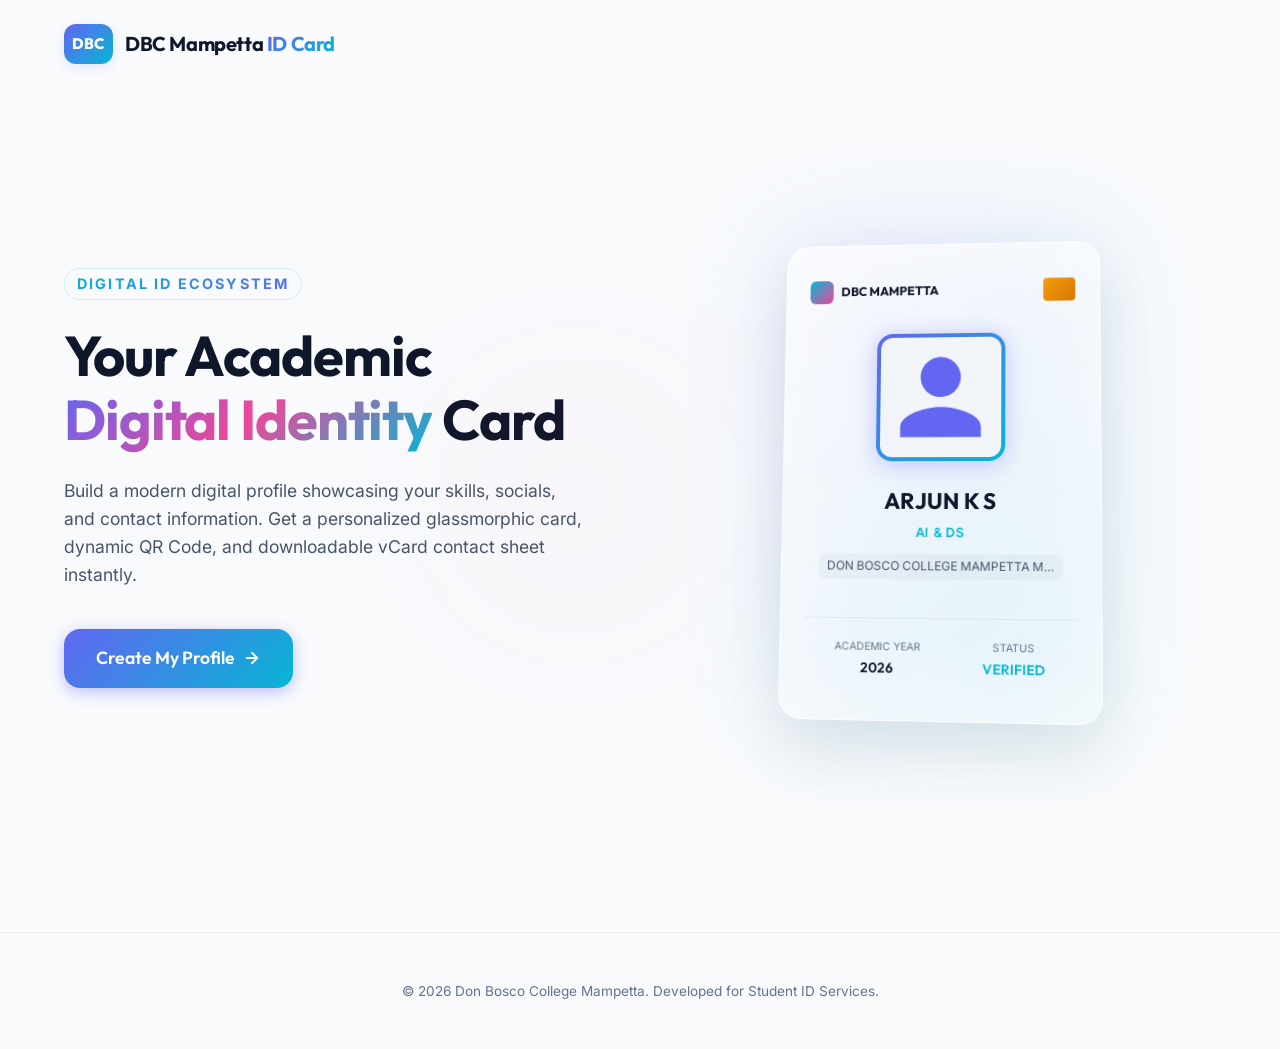
==== commit 1b69839c: "fix: remove ImageBB and profile photo upload feature entirely and simplify Firebase Firestore connec" ====
--- a/index.html
+++ b/index.html
@@ -54,7 +54,7 @@
           
           <div class="card-photo-wrapper">
             <!-- Simulated image using standard initial placeholder -->
-            <img class="card-photo" src="https://images.unsplash.com/photo-1539571696357-5a69c17a67c6?q=80&w=256&auto=format&fit=crop" alt="Student photo preview">
+            <img class="card-photo" src="data:image/svg+xml;utf8,<svg xmlns='http://www.w3.org/2000/svg' viewBox='0 0 24 24' fill='%236366f1'><path d='M12 12c2.21 0 4-1.79 4-4s-1.79-4-4-4-4 1.79-4 4 1.79 4 4 4zm0 2c-2.67 0-8 1.34-8 4v2h16v-2c0-2.66-5.33-4-8-4z'/></svg>" alt="Student photo preview">
             <div class="card-photo-glow"></div>
           </div>
 
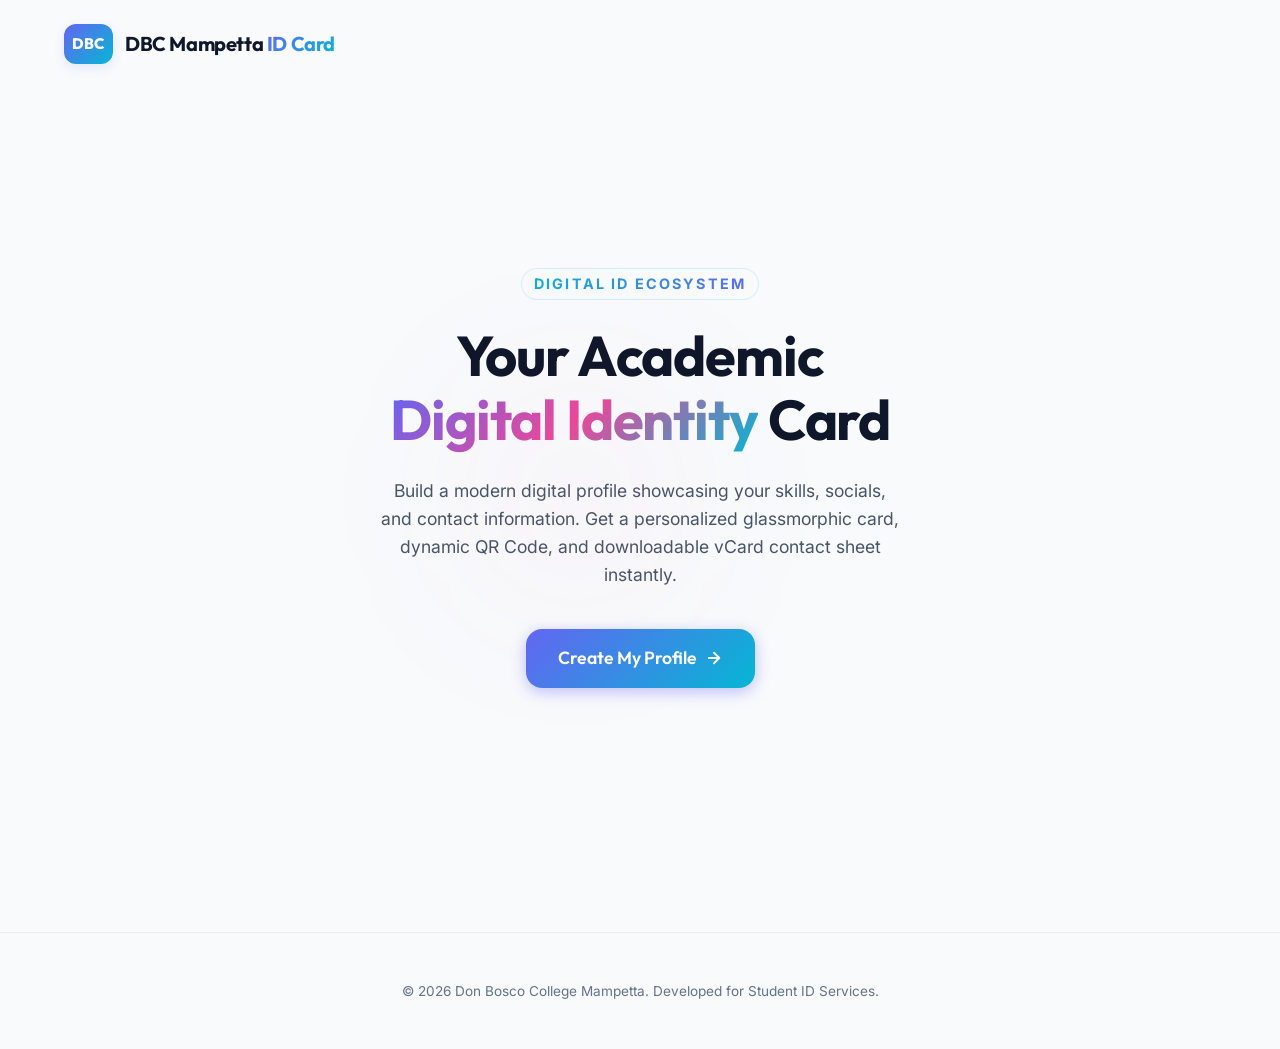
==== commit 776df272: "style: remove sample ID card mockup from home page and center layout" ====
--- a/index.html
+++ b/index.html
@@ -40,42 +40,7 @@
         </div>
       </div>
 
-      <div class="hero-visual">
-        <div class="card-glow"></div>
-        <!-- Sample Digital ID Card mockup to captivate user -->
-        <div class="id-card-mockup" aria-hidden="true">
-          <div class="card-header">
-            <div class="card-logo">
-              <div class="card-logo-mark"></div>
-              <div class="card-logo-name">DBC MAMPETTA</div>
-            </div>
-            <div class="chip-smart"></div>
-          </div>
-          
-          <div class="card-photo-wrapper">
-            <!-- Simulated image using standard initial placeholder -->
-            <img class="card-photo" src="data:image/svg+xml;utf8,<svg xmlns='http://www.w3.org/2000/svg' viewBox='0 0 24 24' fill='%236366f1'><path d='M12 12c2.21 0 4-1.79 4-4s-1.79-4-4-4-4 1.79-4 4 1.79 4 4 4zm0 2c-2.67 0-8 1.34-8 4v2h16v-2c0-2.66-5.33-4-8-4z'/></svg>" alt="Student photo preview">
-            <div class="card-photo-glow"></div>
-          </div>
 
-          <div class="card-info">
-            <div class="card-name">ARJUN K S</div>
-            <div class="card-dept">AI & DS</div>
-            <div class="card-college">DON BOSCO COLLEGE MAMPETTA MUKKAM</div>
-          </div>
-
-          <div class="card-footer">
-            <div class="meta-item">
-              <span class="meta-label">Academic Year</span>
-              <span class="meta-val">2026</span>
-            </div>
-            <div class="meta-item">
-              <span class="meta-label">Status</span>
-              <span class="meta-val" style="color: var(--accent-secondary)">VERIFIED</span>
-            </div>
-          </div>
-        </div>
-      </div>
     </main>
   </div>
 
--- a/assets/css/home.css
+++ b/assets/css/home.css
@@ -2,17 +2,19 @@
 
 .hero {
   min-height: calc(100vh - 120px);
-  display: grid;
-  grid-template-columns: 1fr 1fr;
-  align-items: center;
-  gap: 3rem;
+  display: flex;
+  flex-direction: column;
+  justify-content: center;
+  align-items: center;
+  text-align: center;
   padding: 2rem 0;
 }
 
 .hero-content {
   display: flex;
   flex-direction: column;
-  align-items: flex-start;
+  align-items: center;
+  max-width: 680px;
   gap: 1.5rem;
   animation: fadeIn 0.8s ease-out;
 }
